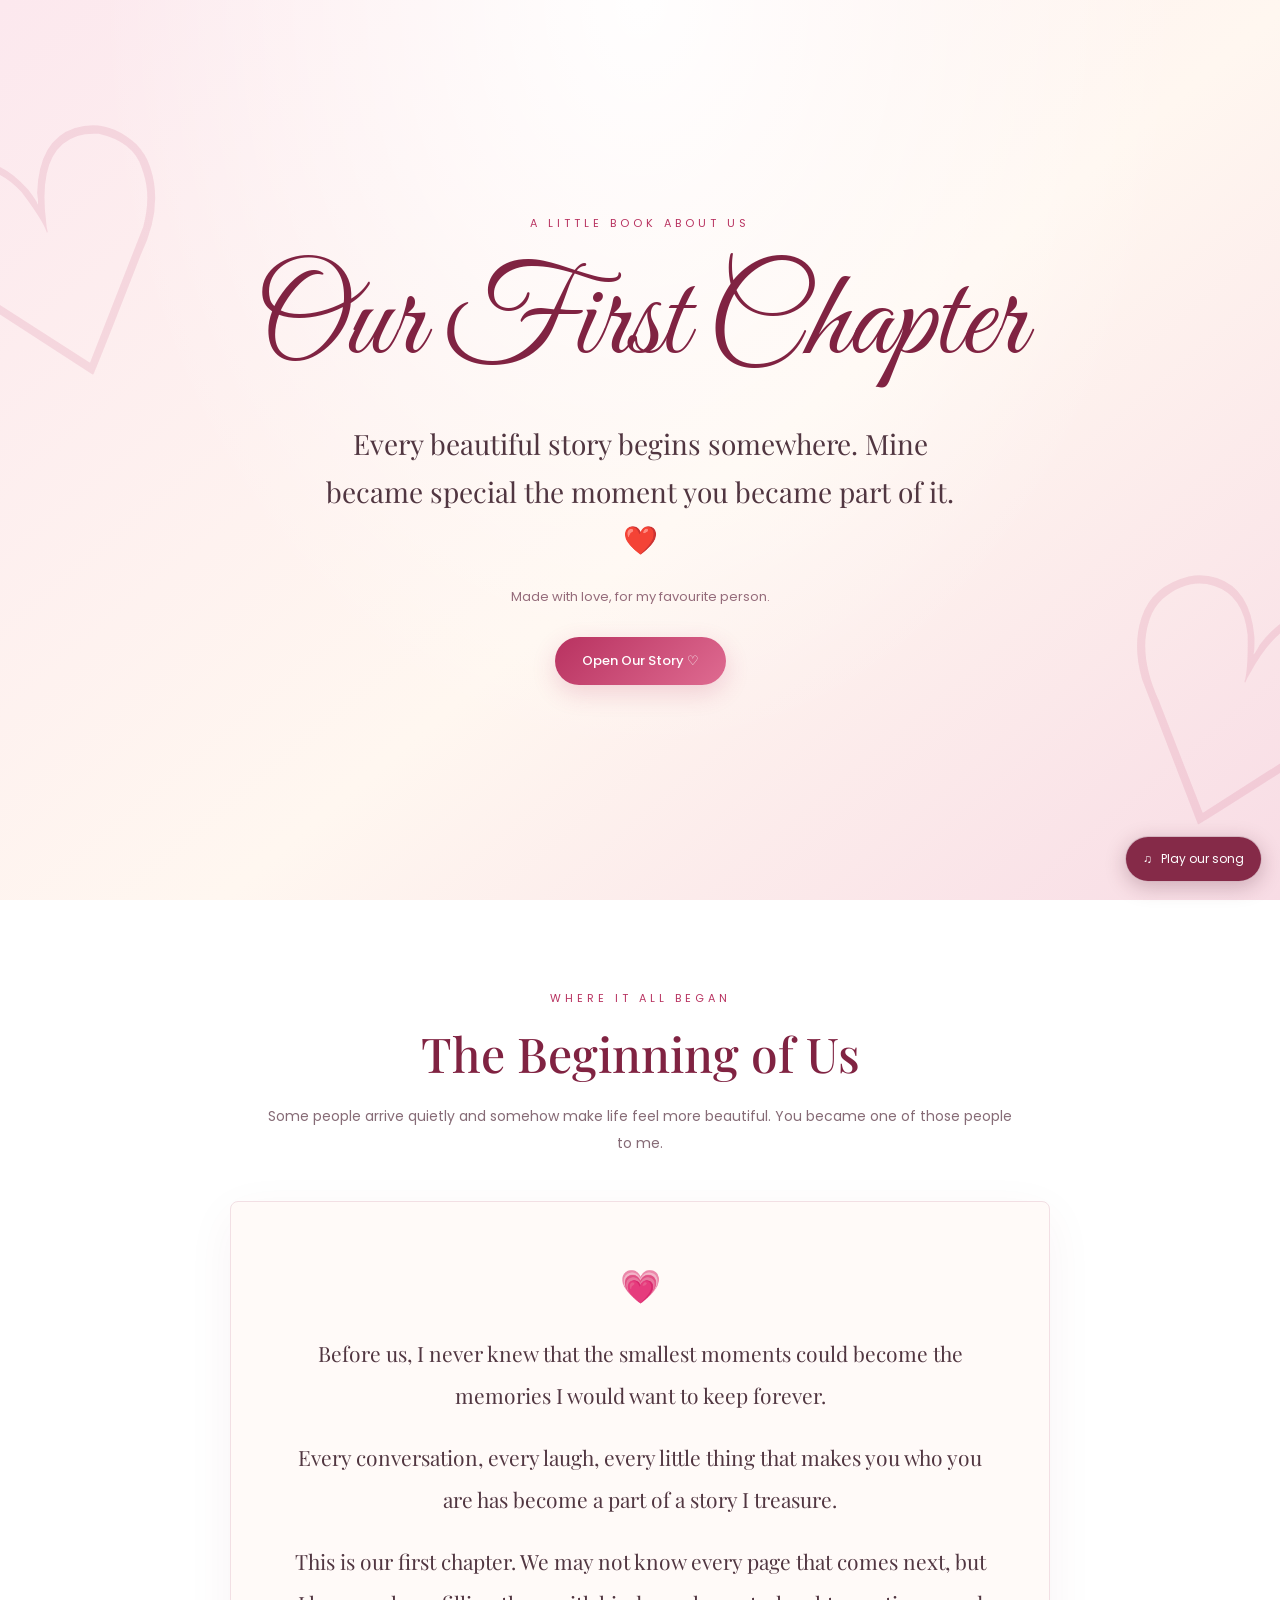
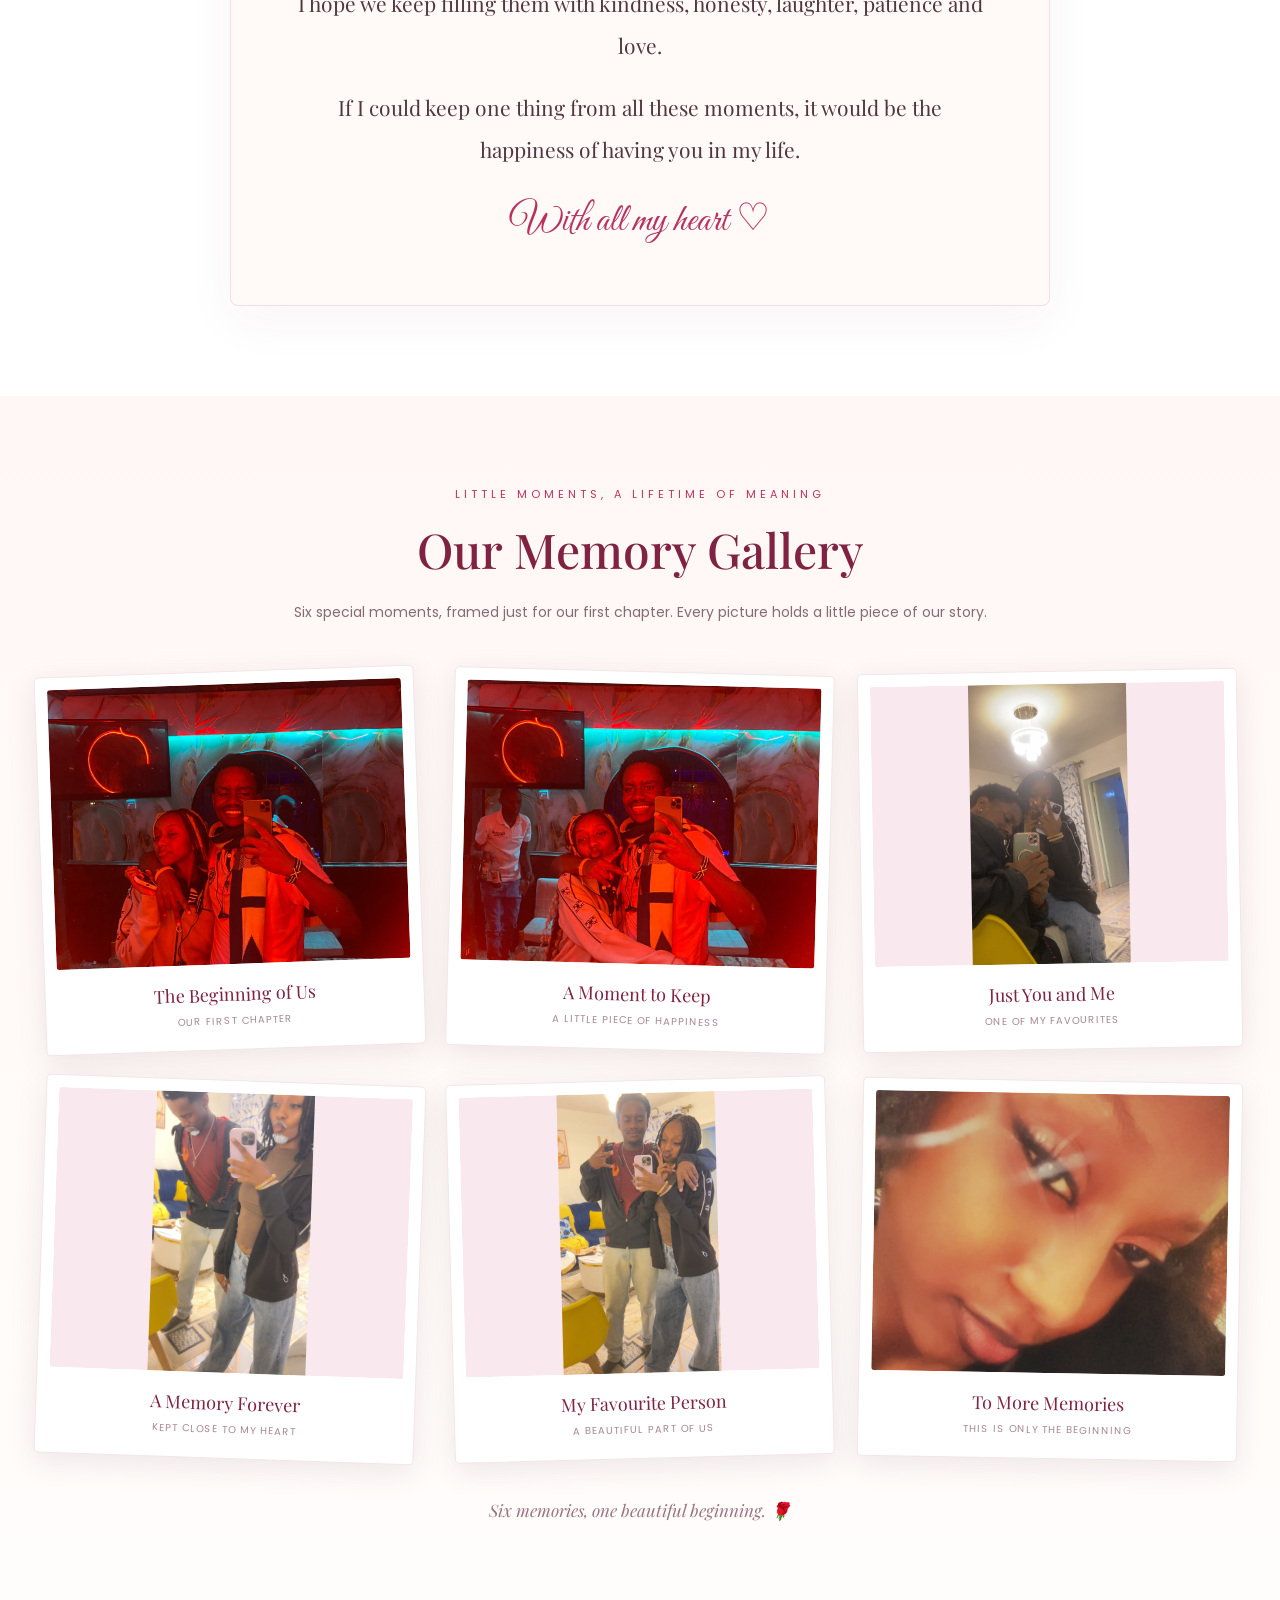
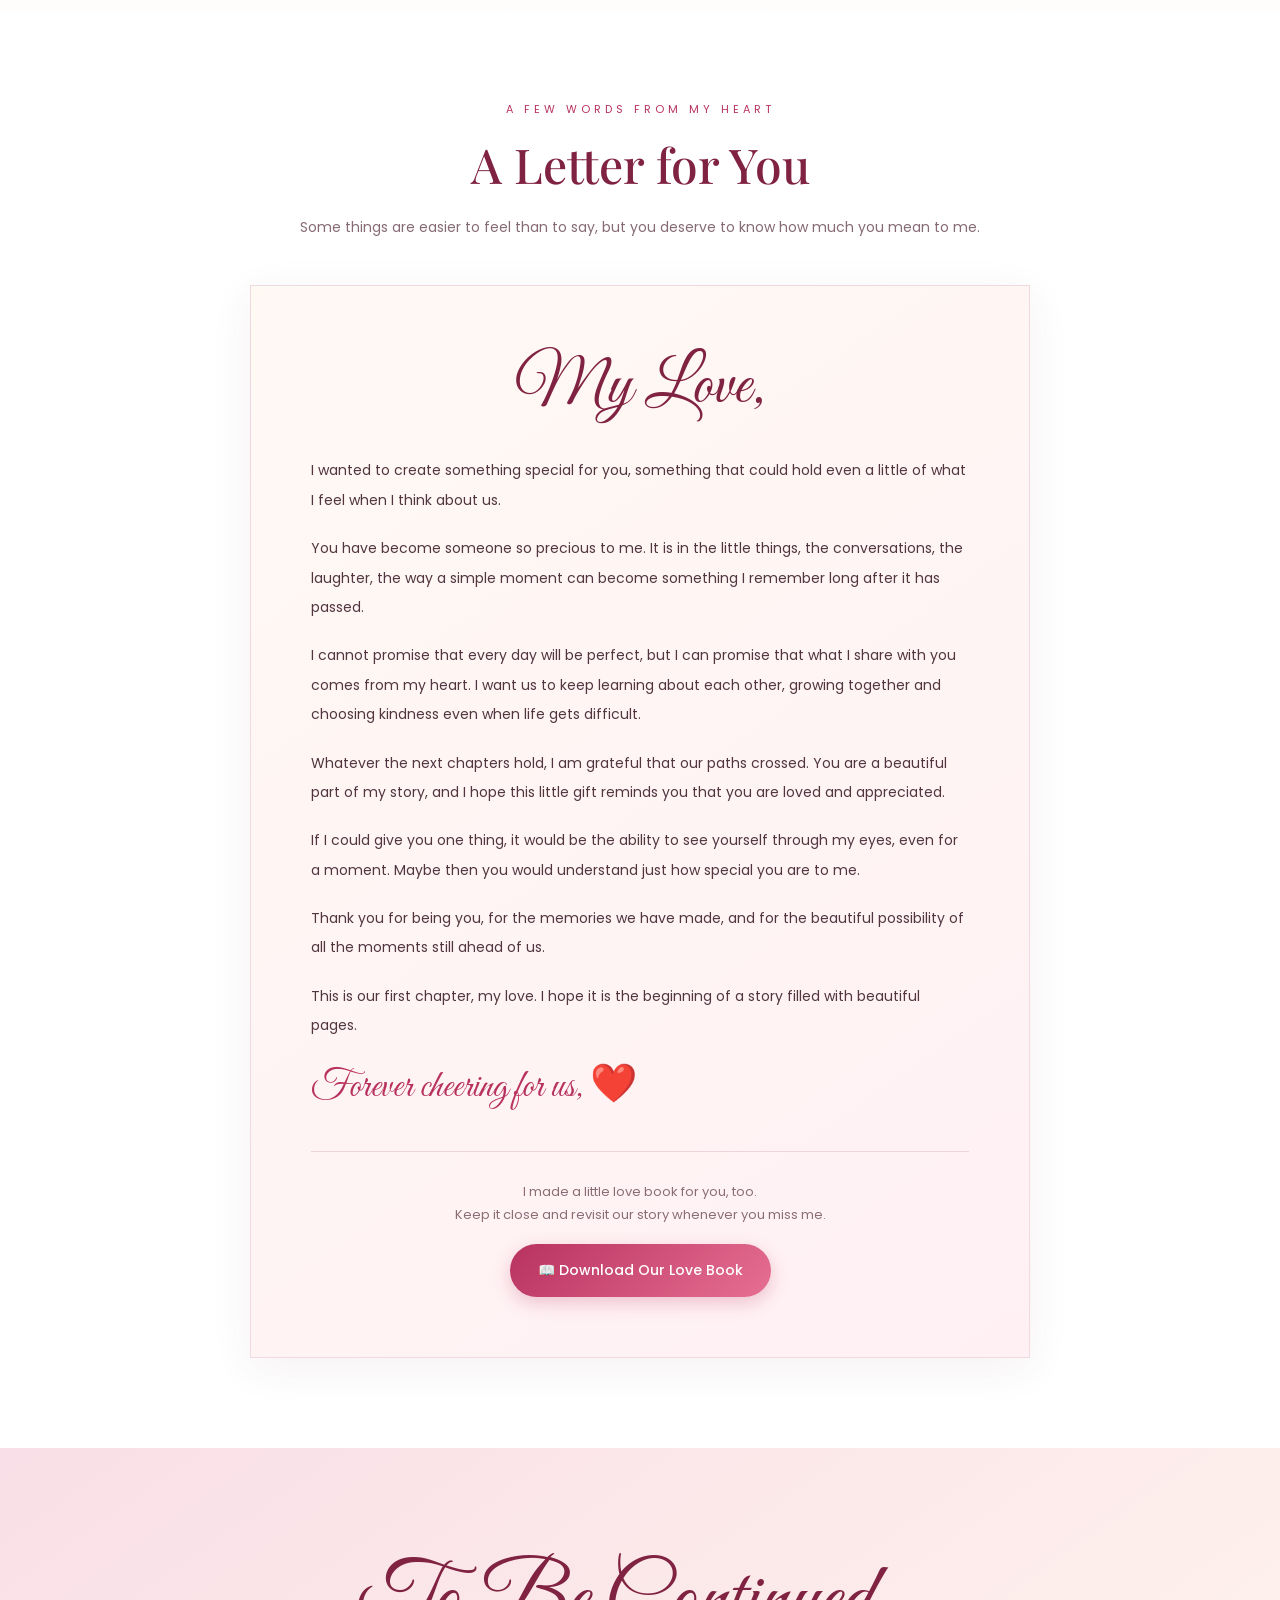
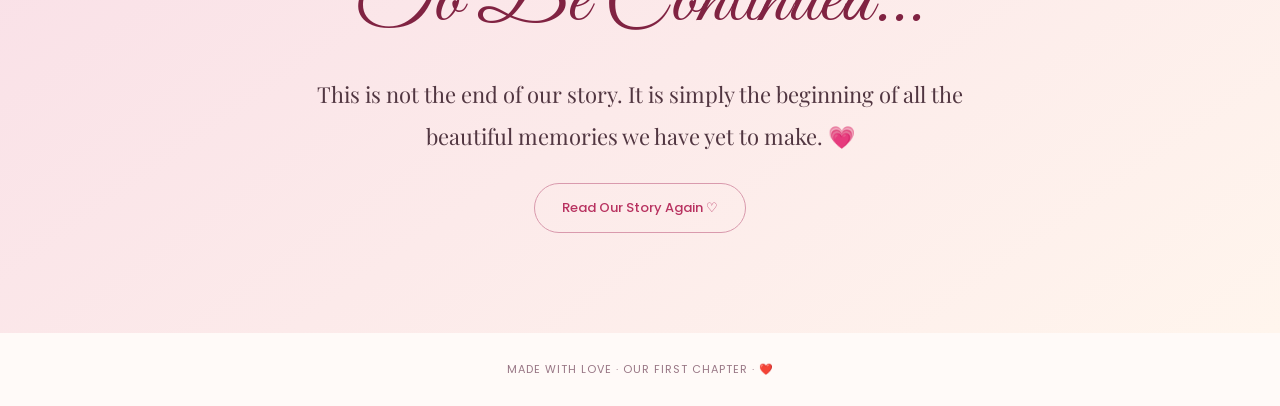
==== index.html @ 870ef4f9 "Add Our First Chapter website" ====
<!DOCTYPE html>
<html lang="en">
<head>
  <meta charset="UTF-8">
  <meta name="viewport" content="width=device-width, initial-scale=1.0">
  <title>Our First Chapter ❤️</title>

  <style>
    @import url('https://fonts.googleapis.com/css2?family=Great+Vibes&family=Playfair+Display:wght@400;500;600;700&family=Poppins:wght@300;400;500;600&display=swap');

    :root {
      --rose: #b83260;
      --deep-rose: #802342;
      --cream: #fffaf6;
      --text: #513641;
    }

    * {
      margin: 0;
      padding: 0;
      box-sizing: border-box;
    }

    html {
      scroll-behavior: smooth;
    }

    body {
      background: var(--cream);
      color: var(--text);
      font-family: 'Poppins', sans-serif;
      overflow-x: hidden;
    }

    .hero {
      min-height: 100vh;
      min-height: 100svh;
      padding: 80px 22px;
      display: flex;
      justify-content: center;
      align-items: center;
      text-align: center;
      position: relative;
      overflow: hidden;
      background:
        radial-gradient(ellipse at top, rgba(255,255,255,.95), transparent 60%),
        linear-gradient(140deg, #fce8ee, #fff7f0 55%, #f8dce5);
    }

    .hero::before,
    .hero::after {
      content: "♡";
      position: absolute;
      color: rgba(184,50,96,.12);
      font-size: clamp(150px, 30vw, 330px);
      pointer-events: none;
    }

    .hero::before {
      top: 2%;
      left: -7%;
      transform: rotate(-18deg);
    }

    .hero::after {
      right: -8%;
      bottom: -7%;
      transform: rotate(18deg);
    }

    .hero-content {
      max-width: 850px;
      position: relative;
      z-index: 2;
    }

    .eyebrow {
      color: var(--rose);
      text-transform: uppercase;
      letter-spacing: 4px;
      font-size: 11px;
      margin-bottom: 22px;
    }

    .hero h1 {
      font-family: 'Great Vibes', cursive;
      color: var(--deep-rose);
      font-size: clamp(64px, 12vw, 125px);
      font-weight: 400;
      line-height: 1.15;
      margin-bottom: 22px;
    }

    .hero-subtitle {
      font-family: 'Playfair Display', serif;
      font-size: clamp(19px, 4vw, 28px);
      line-height: 1.7;
      max-width: 650px;
      margin: 0 auto 24px;
    }

    .hero-note {
      font-size: 13px;
      color: #956c7b;
      margin-bottom: 30px;
    }

    .button {
      display: inline-block;
      padding: 14px 27px;
      border-radius: 35px;
      background: linear-gradient(135deg, var(--rose), #df6b91);
      color: white;
      text-decoration: none;
      font-size: 13px;
      font-weight: 500;
      border: none;
      cursor: pointer;
      box-shadow: 0 8px 24px rgba(184,50,96,.19);
      transition: transform .25s, box-shadow .25s;
    }

    .button:hover {
      transform: translateY(-3px);
      box-shadow: 0 12px 28px rgba(184,50,96,.3);
    }

    .button-outline {
      background: transparent;
      color: var(--rose);
      border: 1px solid #d99aad;
      box-shadow: none;
    }

    .section {
      padding: 90px 22px;
    }

    .section-head {
      text-align: center;
      max-width: 750px;
      margin: 0 auto 45px;
    }

    .section-head .eyebrow {
      margin-bottom: 14px;
    }

    .section h2 {
      font-family: 'Playfair Display', serif;
      color: var(--deep-rose);
      font-size: clamp(31px, 5vw, 48px);
      font-weight: 500;
      margin-bottom: 18px;
    }

    .section-head p {
      font-size: 14px;
      line-height: 1.9;
      color: #866b76;
    }

    .story-section,
    .letter-section {
      background: white;
    }

    .story-card {
      max-width: 820px;
      margin: auto;
      padding: clamp(28px, 6vw, 60px);
      background: #fffaf8;
      border: 1px solid #f2dfe4;
      border-radius: 8px;
      text-align: center;
      box-shadow: 0 14px 50px rgba(110,47,67,.05);
    }

    .story-heart {
      font-size: 33px;
      margin-bottom: 20px;
    }

    .story-card p {
      font-family: 'Playfair Display', serif;
      font-size: clamp(17px, 2.5vw, 21px);
      line-height: 2;
      margin-bottom: 20px;
    }

    .story-signature {
      font-family: 'Great Vibes', cursive;
      font-size: 38px;
      color: var(--rose);
      margin-top: 25px;
    }

    .gallery-section {
      background: linear-gradient(180deg, #fff7f5, #fffdfb);
    }

    .memory-gallery {
      display: grid;
      grid-template-columns: repeat(3, minmax(0, 1fr));
      gap: 30px;
      max-width: 1200px;
      margin: auto;
    }

    .memory-card {
      min-width: 0;
      padding: 12px 12px 20px;
      background: white;
      box-shadow: 0 8px 30px rgba(93,42,60,.1);
      border: 1px solid #f2e6e8;
      border-radius: 5px;
      transform: rotate(var(--tilt, 0deg));
      transition: transform .3s, box-shadow .3s;
    }

    .memory-card:hover {
      transform: rotate(0deg) translateY(-6px);
      box-shadow: 0 16px 35px rgba(93,42,60,.16);
    }

    .memory-art {
      width: 100%;
      height: 280px;
      position: relative;
      overflow: hidden;
      background: linear-gradient(135deg, #f9dfe6, #fff2f4);
      border-radius: 3px;
    }

    .memory-photo {
      display: block;
      width: 100%;
      height: 100%;
      object-fit: cover;
      object-position: center;
      transition: transform .5s;
    }

    .memory-card:hover .memory-photo {
      transform: scale(1.04);
    }

    /* Keep photos 3, 4 and 5 fully visible. */
    .memory-photo[src="pics/pics3.jpg"],
    .memory-photo[src="pics/pics4.jpg"],
    .memory-photo[src="pics/pics5.jpg"] {
      object-fit: contain;
      object-position: center;
      background-color: #f9e8ed;
    }

    .memory-caption {
      text-align: center;
      padding: 18px 8px 0;
      font-family: 'Playfair Display', serif;
      font-size: 18px;
      color: var(--deep-rose);
    }

    .memory-caption small {
      display: block;
      margin-top: 7px;
      font-family: 'Poppins', sans-serif;
      font-size: 10px;
      letter-spacing: 1px;
      color: #a88793;
    }

    .gallery-note {
      text-align: center;
      margin-top: 40px;
      color: #9a7382;
      font-family: 'Playfair Display', serif;
      font-style: italic;
      font-size: 17px;
    }

    .letter {
      max-width: 780px;
      margin: auto;
      padding: clamp(28px, 6vw, 60px);
      background: linear-gradient(145deg, #fff9f4, #fff0f4);
      border: 1px solid #f0d9e0;
      box-shadow: 0 10px 40px rgba(120,57,79,.07);
    }

    .letter h2 {
      text-align: center;
      font-family: 'Great Vibes', cursive;
      font-size: clamp(43px, 8vw, 66px);
      color: var(--deep-rose);
      font-weight: 400;
      margin-bottom: 28px;
    }

    .letter p {
      font-size: 14px;
      line-height: 2.1;
      margin-bottom: 19px;
    }

    .letter-signature {
      font-family: 'Great Vibes', cursive;
      font-size: 38px;
      color: var(--rose);
      margin-top: 20px;
    }

    .download-area {
      text-align: center;
      margin-top: 40px;
      padding-top: 28px;
      border-top: 1px solid #edd5de;
    }

    .download-area p {
      color: #8b6d78;
      font-size: 13px;
      margin-bottom: 18px;
      line-height: 1.8;
    }

    .download-btn {
      display: inline-block;
      padding: 16px 28px;
      background: linear-gradient(135deg, #b83260, #e76f93);
      color: white;
      text-decoration: none;
      border-radius: 30px;
      font-size: 14px;
      font-weight: 500;
      box-shadow: 0 6px 18px rgba(184,50,96,.25);
      transition: transform .3s, box-shadow .3s;
    }

    .download-btn:hover {
      transform: translateY(-3px);
      box-shadow: 0 10px 24px rgba(184,50,96,.35);
    }

    .closing {
      padding: 100px 22px;
      text-align: center;
      background: linear-gradient(145deg, #f9dfe7, #fff5ed);
    }

    .closing h2 {
      font-family: 'Great Vibes', cursive;
      color: var(--deep-rose);
      font-size: clamp(50px, 10vw, 85px);
      font-weight: 400;
      margin-bottom: 20px;
    }

    .closing p {
      font-family: 'Playfair Display', serif;
      font-size: clamp(17px, 3vw, 22px);
      line-height: 1.9;
      max-width: 650px;
      margin: 0 auto 25px;
    }

    footer {
      padding: 28px 15px;
      text-align: center;
      background: #fffaf8;
      color: #987685;
      font-size: 11px;
      letter-spacing: 1px;
    }

    /* Floating rose petals */
    .petal {
      position: fixed;
      top: -50px;
      z-index: 20;
      pointer-events: none;
      user-select: none;
      opacity: 0;
      animation: petal-fall linear forwards;
      filter: drop-shadow(0 2px 3px rgba(140,36,69,.15));
    }

    @keyframes petal-fall {
      0% {
        transform: translate3d(0,-5vh,0) rotate(0deg);
        opacity: 0;
      }
      10% {
        opacity: .8;
      }
      50% {
        transform: translate3d(45px,50vh,0) rotate(300deg);
        opacity: .75;
      }
      90% {
        opacity: .65;
      }
      100% {
        transform: translate3d(-35px,110vh,0) rotate(650deg);
        opacity: 0;
      }
    }

    /* Music player */
    .music-button {
      position: fixed;
      right: 18px;
      bottom: 18px;
      z-index: 100;
      display: flex;
      align-items: center;
      gap: 9px;
      padding: 13px 17px;
      border: 1px solid rgba(255,255,255,.65);
      border-radius: 30px;
      background: rgba(128,35,66,.96);
      color: white;
      box-shadow: 0 5px 20px rgba(80,22,42,.25);
      font: 12px 'Poppins', sans-serif;
      cursor: pointer;
    }

    .music-button:hover {
      background: #a32d54;
    }

    .music-button:focus-visible,
    .button:focus-visible,
    .download-btn:focus-visible {
      outline: 3px solid #e76f93;
      outline-offset: 4px;
    }

    @media (max-width: 850px) {
      .memory-gallery {
        grid-template-columns: repeat(2, minmax(0, 1fr));
        gap: 22px;
      }

      .memory-art {
        height: 250px;
      }
    }

    @media (max-width: 520px) {
      .section {
        padding: 70px 17px;
      }

      .hero {
        padding: 80px 18px;
      }

      .memory-gallery {
        grid-template-columns: 1fr;
        gap: 28px;
        max-width: 390px;
      }

      .memory-art {
        height: 340px;
      }

      .memory-card {
        transform: none;
      }

      .music-button {
        right: 12px;
        bottom: 12px;
      }
    }

    @media (prefers-reduced-motion: reduce) {
      html {
        scroll-behavior: auto;
      }

      .petal {
        display: none;
      }
    }
  </style>
</head>

<body>

  <!-- Background music: keep love-song.mp3 beside index.html. -->
  <audio id="backgroundMusic" loop preload="auto">
    <source src="./love-song.mp3" type="audio/mpeg">
    Your browser does not support audio playback.
  </audio>

  <button
    class="music-button"
    id="musicButton"
    type="button"
    aria-label="Play background music"
    aria-pressed="false"
  >
    <span id="musicIcon">♫</span>
    <span id="musicLabel">Play our song</span>
  </button>

  <!-- Hero -->
  <header class="hero">
    <div class="hero-content">
      <div class="eyebrow">A little book about us</div>
      <h1>Our First Chapter</h1>

      <p class="hero-subtitle">
        Every beautiful story begins somewhere.
        Mine became special the moment you became part of it. ❤️
      </p>

      <p class="hero-note">Made with love, for my favourite person.</p>
      <a href="#story" class="button">Open Our Story ♡</a>
    </div>
  </header>

  <!-- Our story -->
  <section class="section story-section" id="story">
    <div class="section-head">
      <div class="eyebrow">Where it all began</div>
      <h2>The Beginning of Us</h2>
      <p>
        Some people arrive quietly and somehow make life feel more beautiful.
        You became one of those people to me.
      </p>
    </div>

    <div class="story-card">
      <div class="story-heart">💗</div>

      <p>
        Before us, I never knew that the smallest moments could become
        the memories I would want to keep forever.
      </p>

      <p>
        Every conversation, every laugh, every little thing that makes
        you who you are has become a part of a story I treasure.
      </p>

      <p>
        This is our first chapter. We may not know every page that comes
        next, but I hope we keep filling them with kindness, honesty,
        laughter, patience and love.
      </p>

      <p>
        If I could keep one thing from all these moments, it would be
        the happiness of having you in my life.
      </p>

      <div class="story-signature">With all my heart ♡</div>
    </div>
  </section>

  <!-- Gallery -->
  <section class="section gallery-section" id="gallery">
    <div class="section-head">
      <div class="eyebrow">Little moments, a lifetime of meaning</div>
      <h2>Our Memory Gallery</h2>
      <p>
        Six special moments, framed just for our first chapter.
        Every picture holds a little piece of our story.
      </p>
    </div>

    <div class="memory-gallery">
      <article class="memory-card" style="--tilt:-2deg">
        <div class="memory-art">
          <img class="memory-photo" src="pics/pics1.jpg"
               alt="Our first memory together" loading="lazy">
        </div>
        <div class="memory-caption">
          The Beginning of Us
          <small>OUR FIRST CHAPTER</small>
        </div>
      </article>

      <article class="memory-card" style="--tilt:1.5deg">
        <div class="memory-art">
          <img class="memory-photo" src="pics/pics2.jpg"
               alt="A beautiful memory together" loading="lazy">
        </div>
        <div class="memory-caption">
          A Moment to Keep
          <small>A LITTLE PIECE OF HAPPINESS</small>
        </div>
      </article>

      <article class="memory-card" style="--tilt:-1deg">
        <div class="memory-art">
          <img class="memory-photo" src="pics/pics3.jpg"
               alt="Another special memory" loading="lazy">
        </div>
        <div class="memory-caption">
          Just You and Me
          <small>ONE OF MY FAVOURITES</small>
        </div>
      </article>

      <article class="memory-card" style="--tilt:2deg">
        <div class="memory-art">
          <img class="memory-photo" src="pics/pics4.jpg"
               alt="A treasured moment" loading="lazy">
        </div>
        <div class="memory-caption">
          A Memory Forever
          <small>KEPT CLOSE TO MY HEART</small>
        </div>
      </article>

      <article class="memory-card" style="--tilt:-1.5deg">
        <div class="memory-art">
          <img class="memory-photo" src="pics/pics5.jpg"
               alt="A special moment in our story" loading="lazy">
        </div>
        <div class="memory-caption">
          My Favourite Person
          <small>A BEAUTIFUL PART OF US</small>
        </div>
      </article>

      <article class="memory-card" style="--tilt:1deg">
        <div class="memory-art">
          <img class="memory-photo" src="pics/pics6.jpg"
               alt="A memory to cherish" loading="lazy">
        </div>
        <div class="memory-caption">
          To More Memories
          <small>THIS IS ONLY THE BEGINNING</small>
        </div>
      </article>
    </div>

    <p class="gallery-note">
      Six memories, one beautiful beginning. 🌹
    </p>
  </section>

  <!-- Love letter -->
  <section class="section letter-section" id="letter">
    <div class="section-head">
      <div class="eyebrow">A few words from my heart</div>
      <h2>A Letter for You</h2>
      <p>
        Some things are easier to feel than to say, but you deserve
        to know how much you mean to me.
      </p>
    </div>

    <div class="letter">
      <h2>My Love,</h2>

      <p>
        I wanted to create something special for you, something that
        could hold even a little of what I feel when I think about us.
      </p>

      <p>
        You have become someone so precious to me. It is in the little
        things, the conversations, the laughter, the way a simple moment
        can become something I remember long after it has passed.
      </p>

      <p>
        I cannot promise that every day will be perfect, but I can promise
        that what I share with you comes from my heart. I want us to keep
        learning about each other, growing together and choosing kindness
        even when life gets difficult.
      </p>

      <p>
        Whatever the next chapters hold, I am grateful that our paths
        crossed. You are a beautiful part of my story, and I hope this
        little gift reminds you that you are loved and appreciated.
      </p>

      <p>
        If I could give you one thing, it would be the ability to see
        yourself through my eyes, even for a moment. Maybe then you would
        understand just how special you are to me.
      </p>

      <p>
        Thank you for being you, for the memories we have made, and for
        the beautiful possibility of all the moments still ahead of us.
      </p>

      <p>
        This is our first chapter, my love. I hope it is the beginning
        of a story filled with beautiful pages.
      </p>

      <div class="letter-signature">Forever cheering for us, ❤️</div>

      <div class="download-area">
        <p>
          I made a little love book for you, too.<br>
          Keep it close and revisit our story whenever you miss me.
        </p>

        <a
          class="download-btn"
          href="./our_first_chapter_love_book.pdf"
          download="Our_First_Chapter_Love_Book.pdf"
        >
          📖 Download Our Love Book
        </a>
      </div>
    </div>
  </section>

  <!-- Closing -->
  <section class="closing">
    <h2>To Be Continued...</h2>

    <p>
      This is not the end of our story. It is simply the beginning
      of all the beautiful memories we have yet to make. 💗
    </p>

    <a href="#story" class="button button-outline">
      Read Our Story Again ♡
    </a>
  </section>

  <footer>
    MADE WITH LOVE · OUR FIRST CHAPTER · ❤️
  </footer>

  <script>
    // Background music
    const music = document.getElementById("backgroundMusic");
    const musicButton = document.getElementById("musicButton");
    const musicIcon = document.getElementById("musicIcon");
    const musicLabel = document.getElementById("musicLabel");

    music.volume = 0.7;

    function updateMusicButton() {
      const playing = !music.paused;

      musicIcon.textContent = playing ? "❚❚" : "♫";
      musicLabel.textContent = playing
        ? "Pause our song"
        : "Play our song";

      musicButton.setAttribute(
        "aria-label",
        playing ? "Pause background music" : "Play background music"
      );

      musicButton.setAttribute("aria-pressed", String(playing));
    }

    musicButton.addEventListener("click", async () => {
      try {
        if (music.paused) {
          await music.play();
        } else {
          music.pause();
        }
      } catch (error) {
        console.error("Music playback failed:", error);
        musicLabel.textContent = "Check song file";
      }

      updateMusicButton();
    });

    music.addEventListener("play", updateMusicButton);
    music.addEventListener("pause", updateMusicButton);

    music.addEventListener("error", () => {
      console.error("Audio could not load.", music.error);
      musicLabel.textContent = "Song file not found";
    });

    music.addEventListener("canplay", () => {
      console.log("Music file loaded and ready.");
    });

    // Attempt autoplay when the page loads.
    // Chrome may block playback until the visitor clicks.
    window.addEventListener("load", async () => {
      try {
        await music.play();
        updateMusicButton();
      } catch (error) {
        console.log(
          "Autoplay was blocked. Click Play our song.",
          error.name
        );
        updateMusicButton();
      }
    });

    // Continuously falling rose petals
    const petalSymbols = ["🌹", "🌸", "🌷", "💗"];

    function createPetal() {
      if (window.matchMedia("(prefers-reduced-motion: reduce)").matches) {
        return;
      }

      const petal = document.createElement("span");
      petal.className = "petal";

      petal.textContent =
        petalSymbols[Math.floor(Math.random() * petalSymbols.length)];

      petal.style.left = Math.random() * 100 + "vw";
      petal.style.fontSize = (12 + Math.random() * 15) + "px";
      petal.style.animationDuration = (7 + Math.random() * 8) + "s";

      document.body.appendChild(petal);

      setTimeout(() => petal.remove(), 17000);
    }

    if (!window.matchMedia("(prefers-reduced-motion: reduce)").matches) {
      for (let i = 0; i < 12; i++) {
        setTimeout(createPetal, i * 450);
      }

      setInterval(createPetal, 550);
    }
  </script>

</body>
</html>
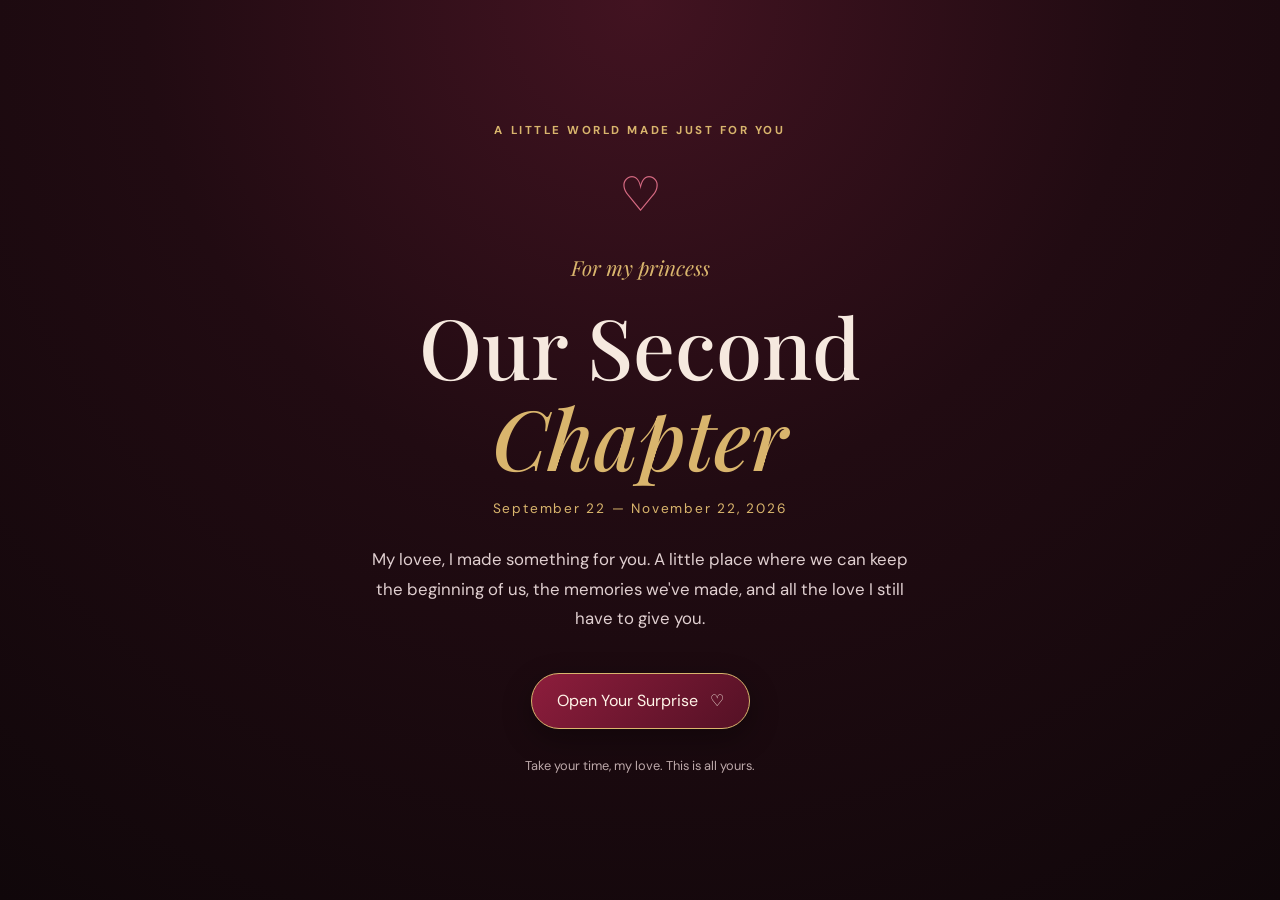
==== commit 624984cb: "Create Our Second Chapter anniversary website" ====
--- a/index.html
+++ b/index.html
@@ -1,842 +1,25 @@
-
 <!DOCTYPE html>
 <html lang="en">
 <head>
   <meta charset="UTF-8">
   <meta name="viewport" content="width=device-width, initial-scale=1.0">
-  <title>Our First Chapter ❤️</title>
-
-  <style>
-    @import url('https://fonts.googleapis.com/css2?family=Great+Vibes&family=Playfair+Display:wght@400;500;600;700&family=Poppins:wght@300;400;500;600&display=swap');
-
-    :root {
-      --rose: #b83260;
-      --deep-rose: #802342;
-      --cream: #fffaf6;
-      --text: #513641;
-    }
-
-    * {
-      margin: 0;
-      padding: 0;
-      box-sizing: border-box;
-    }
-
-    html {
-      scroll-behavior: smooth;
-    }
-
-    body {
-      background: var(--cream);
-      color: var(--text);
-      font-family: 'Poppins', sans-serif;
-      overflow-x: hidden;
-    }
-
-    .hero {
-      min-height: 100vh;
-      min-height: 100svh;
-      padding: 80px 22px;
-      display: flex;
-      justify-content: center;
-      align-items: center;
-      text-align: center;
-      position: relative;
-      overflow: hidden;
-      background:
-        radial-gradient(ellipse at top, rgba(255,255,255,.95), transparent 60%),
-        linear-gradient(140deg, #fce8ee, #fff7f0 55%, #f8dce5);
-    }
-
-    .hero::before,
-    .hero::after {
-      content: "♡";
-      position: absolute;
-      color: rgba(184,50,96,.12);
-      font-size: clamp(150px, 30vw, 330px);
-      pointer-events: none;
-    }
-
-    .hero::before {
-      top: 2%;
-      left: -7%;
-      transform: rotate(-18deg);
-    }
-
-    .hero::after {
-      right: -8%;
-      bottom: -7%;
-      transform: rotate(18deg);
-    }
-
-    .hero-content {
-      max-width: 850px;
-      position: relative;
-      z-index: 2;
-    }
-
-    .eyebrow {
-      color: var(--rose);
-      text-transform: uppercase;
-      letter-spacing: 4px;
-      font-size: 11px;
-      margin-bottom: 22px;
-    }
-
-    .hero h1 {
-      font-family: 'Great Vibes', cursive;
-      color: var(--deep-rose);
-      font-size: clamp(64px, 12vw, 125px);
-      font-weight: 400;
-      line-height: 1.15;
-      margin-bottom: 22px;
-    }
-
-    .hero-subtitle {
-      font-family: 'Playfair Display', serif;
-      font-size: clamp(19px, 4vw, 28px);
-      line-height: 1.7;
-      max-width: 650px;
-      margin: 0 auto 24px;
-    }
-
-    .hero-note {
-      font-size: 13px;
-      color: #956c7b;
-      margin-bottom: 30px;
-    }
-
-    .button {
-      display: inline-block;
-      padding: 14px 27px;
-      border-radius: 35px;
-      background: linear-gradient(135deg, var(--rose), #df6b91);
-      color: white;
-      text-decoration: none;
-      font-size: 13px;
-      font-weight: 500;
-      border: none;
-      cursor: pointer;
-      box-shadow: 0 8px 24px rgba(184,50,96,.19);
-      transition: transform .25s, box-shadow .25s;
-    }
-
-    .button:hover {
-      transform: translateY(-3px);
-      box-shadow: 0 12px 28px rgba(184,50,96,.3);
-    }
-
-    .button-outline {
-      background: transparent;
-      color: var(--rose);
-      border: 1px solid #d99aad;
-      box-shadow: none;
-    }
-
-    .section {
-      padding: 90px 22px;
-    }
-
-    .section-head {
-      text-align: center;
-      max-width: 750px;
-      margin: 0 auto 45px;
-    }
-
-    .section-head .eyebrow {
-      margin-bottom: 14px;
-    }
-
-    .section h2 {
-      font-family: 'Playfair Display', serif;
-      color: var(--deep-rose);
-      font-size: clamp(31px, 5vw, 48px);
-      font-weight: 500;
-      margin-bottom: 18px;
-    }
-
-    .section-head p {
-      font-size: 14px;
-      line-height: 1.9;
-      color: #866b76;
-    }
-
-    .story-section,
-    .letter-section {
-      background: white;
-    }
-
-    .story-card {
-      max-width: 820px;
-      margin: auto;
-      padding: clamp(28px, 6vw, 60px);
-      background: #fffaf8;
-      border: 1px solid #f2dfe4;
-      border-radius: 8px;
-      text-align: center;
-      box-shadow: 0 14px 50px rgba(110,47,67,.05);
-    }
-
-    .story-heart {
-      font-size: 33px;
-      margin-bottom: 20px;
-    }
-
-    .story-card p {
-      font-family: 'Playfair Display', serif;
-      font-size: clamp(17px, 2.5vw, 21px);
-      line-height: 2;
-      margin-bottom: 20px;
-    }
-
-    .story-signature {
-      font-family: 'Great Vibes', cursive;
-      font-size: 38px;
-      color: var(--rose);
-      margin-top: 25px;
-    }
-
-    .gallery-section {
-      background: linear-gradient(180deg, #fff7f5, #fffdfb);
-    }
-
-    .memory-gallery {
-      display: grid;
-      grid-template-columns: repeat(3, minmax(0, 1fr));
-      gap: 30px;
-      max-width: 1200px;
-      margin: auto;
-    }
-
-    .memory-card {
-      min-width: 0;
-      padding: 12px 12px 20px;
-      background: white;
-      box-shadow: 0 8px 30px rgba(93,42,60,.1);
-      border: 1px solid #f2e6e8;
-      border-radius: 5px;
-      transform: rotate(var(--tilt, 0deg));
-      transition: transform .3s, box-shadow .3s;
-    }
-
-    .memory-card:hover {
-      transform: rotate(0deg) translateY(-6px);
-      box-shadow: 0 16px 35px rgba(93,42,60,.16);
-    }
-
-    .memory-art {
-      width: 100%;
-      height: 280px;
-      position: relative;
-      overflow: hidden;
-      background: linear-gradient(135deg, #f9dfe6, #fff2f4);
-      border-radius: 3px;
-    }
-
-    .memory-photo {
-      display: block;
-      width: 100%;
-      height: 100%;
-      object-fit: cover;
-      object-position: center;
-      transition: transform .5s;
-    }
-
-    .memory-card:hover .memory-photo {
-      transform: scale(1.04);
-    }
-
-    /* Keep photos 3, 4 and 5 fully visible. */
-    .memory-photo[src="pics/pics3.jpg"],
-    .memory-photo[src="pics/pics4.jpg"],
-    .memory-photo[src="pics/pics5.jpg"] {
-      object-fit: contain;
-      object-position: center;
-      background-color: #f9e8ed;
-    }
-
-    .memory-caption {
-      text-align: center;
-      padding: 18px 8px 0;
-      font-family: 'Playfair Display', serif;
-      font-size: 18px;
-      color: var(--deep-rose);
-    }
-
-    .memory-caption small {
-      display: block;
-      margin-top: 7px;
-      font-family: 'Poppins', sans-serif;
-      font-size: 10px;
-      letter-spacing: 1px;
-      color: #a88793;
-    }
-
-    .gallery-note {
-      text-align: center;
-      margin-top: 40px;
-      color: #9a7382;
-      font-family: 'Playfair Display', serif;
-      font-style: italic;
-      font-size: 17px;
-    }
-
-    .letter {
-      max-width: 780px;
-      margin: auto;
-      padding: clamp(28px, 6vw, 60px);
-      background: linear-gradient(145deg, #fff9f4, #fff0f4);
-      border: 1px solid #f0d9e0;
-      box-shadow: 0 10px 40px rgba(120,57,79,.07);
-    }
-
-    .letter h2 {
-      text-align: center;
-      font-family: 'Great Vibes', cursive;
-      font-size: clamp(43px, 8vw, 66px);
-      color: var(--deep-rose);
-      font-weight: 400;
-      margin-bottom: 28px;
-    }
-
-    .letter p {
-      font-size: 14px;
-      line-height: 2.1;
-      margin-bottom: 19px;
-    }
-
-    .letter-signature {
-      font-family: 'Great Vibes', cursive;
-      font-size: 38px;
-      color: var(--rose);
-      margin-top: 20px;
-    }
-
-    .download-area {
-      text-align: center;
-      margin-top: 40px;
-      padding-top: 28px;
-      border-top: 1px solid #edd5de;
-    }
-
-    .download-area p {
-      color: #8b6d78;
-      font-size: 13px;
-      margin-bottom: 18px;
-      line-height: 1.8;
-    }
-
-    .download-btn {
-      display: inline-block;
-      padding: 16px 28px;
-      background: linear-gradient(135deg, #b83260, #e76f93);
-      color: white;
-      text-decoration: none;
-      border-radius: 30px;
-      font-size: 14px;
-      font-weight: 500;
-      box-shadow: 0 6px 18px rgba(184,50,96,.25);
-      transition: transform .3s, box-shadow .3s;
-    }
-
-    .download-btn:hover {
-      transform: translateY(-3px);
-      box-shadow: 0 10px 24px rgba(184,50,96,.35);
-    }
-
-    .closing {
-      padding: 100px 22px;
-      text-align: center;
-      background: linear-gradient(145deg, #f9dfe7, #fff5ed);
-    }
-
-    .closing h2 {
-      font-family: 'Great Vibes', cursive;
-      color: var(--deep-rose);
-      font-size: clamp(50px, 10vw, 85px);
-      font-weight: 400;
-      margin-bottom: 20px;
-    }
-
-    .closing p {
-      font-family: 'Playfair Display', serif;
-      font-size: clamp(17px, 3vw, 22px);
-      line-height: 1.9;
-      max-width: 650px;
-      margin: 0 auto 25px;
-    }
-
-    footer {
-      padding: 28px 15px;
-      text-align: center;
-      background: #fffaf8;
-      color: #987685;
-      font-size: 11px;
-      letter-spacing: 1px;
-    }
-
-    /* Floating rose petals */
-    .petal {
-      position: fixed;
-      top: -50px;
-      z-index: 20;
-      pointer-events: none;
-      user-select: none;
-      opacity: 0;
-      animation: petal-fall linear forwards;
-      filter: drop-shadow(0 2px 3px rgba(140,36,69,.15));
-    }
-
-    @keyframes petal-fall {
-      0% {
-        transform: translate3d(0,-5vh,0) rotate(0deg);
-        opacity: 0;
-      }
-      10% {
-        opacity: .8;
-      }
-      50% {
-        transform: translate3d(45px,50vh,0) rotate(300deg);
-        opacity: .75;
-      }
-      90% {
-        opacity: .65;
-      }
-      100% {
-        transform: translate3d(-35px,110vh,0) rotate(650deg);
-        opacity: 0;
-      }
-    }
-
-    /* Music player */
-    .music-button {
-      position: fixed;
-      right: 18px;
-      bottom: 18px;
-      z-index: 100;
-      display: flex;
-      align-items: center;
-      gap: 9px;
-      padding: 13px 17px;
-      border: 1px solid rgba(255,255,255,.65);
-      border-radius: 30px;
-      background: rgba(128,35,66,.96);
-      color: white;
-      box-shadow: 0 5px 20px rgba(80,22,42,.25);
-      font: 12px 'Poppins', sans-serif;
-      cursor: pointer;
-    }
-
-    .music-button:hover {
-      background: #a32d54;
-    }
-
-    .music-button:focus-visible,
-    .button:focus-visible,
-    .download-btn:focus-visible {
-      outline: 3px solid #e76f93;
-      outline-offset: 4px;
-    }
-
-    @media (max-width: 850px) {
-      .memory-gallery {
-        grid-template-columns: repeat(2, minmax(0, 1fr));
-        gap: 22px;
-      }
-
-      .memory-art {
-        height: 250px;
-      }
-    }
-
-    @media (max-width: 520px) {
-      .section {
-        padding: 70px 17px;
-      }
-
-      .hero {
-        padding: 80px 18px;
-      }
-
-      .memory-gallery {
-        grid-template-columns: 1fr;
-        gap: 28px;
-        max-width: 390px;
-      }
-
-      .memory-art {
-        height: 340px;
-      }
-
-      .memory-card {
-        transform: none;
-      }
-
-      .music-button {
-        right: 12px;
-        bottom: 12px;
-      }
-    }
-
-    @media (prefers-reduced-motion: reduce) {
-      html {
-        scroll-behavior: auto;
-      }
-
-      .petal {
-        display: none;
-      }
-    }
-  </style>
+  <meta name="theme-color" content="#17090d">
+  <title>Our Second Chapter ❤️</title>
+  <link rel="stylesheet" href="css/style.css">
+  <script src="js/app.js" defer></script>
 </head>
-
-<body>
-
-  <!-- Background music: keep love-song.mp3 beside index.html. -->
-  <audio id="backgroundMusic" loop preload="auto">
-    <source src="./love-song.mp3" type="audio/mpeg">
-    Your browser does not support audio playback.
-  </audio>
-
-  <button
-    class="music-button"
-    id="musicButton"
-    type="button"
-    aria-label="Play background music"
-    aria-pressed="false"
-  >
-    <span id="musicIcon">♫</span>
-    <span id="musicLabel">Play our song</span>
-  </button>
-
-  <!-- Hero -->
-  <header class="hero">
-    <div class="hero-content">
-      <div class="eyebrow">A little book about us</div>
-      <h1>Our First Chapter</h1>
-
-      <p class="hero-subtitle">
-        Every beautiful story begins somewhere.
-        Mine became special the moment you became part of it. ❤️
-      </p>
-
-      <p class="hero-note">Made with love, for my favourite person.</p>
-      <a href="#story" class="button">Open Our Story ♡</a>
-    </div>
-  </header>
-
-  <!-- Our story -->
-  <section class="section story-section" id="story">
-    <div class="section-head">
-      <div class="eyebrow">Where it all began</div>
-      <h2>The Beginning of Us</h2>
-      <p>
-        Some people arrive quietly and somehow make life feel more beautiful.
-        You became one of those people to me.
-      </p>
-    </div>
-
-    <div class="story-card">
-      <div class="story-heart">💗</div>
-
-      <p>
-        Before us, I never knew that the smallest moments could become
-        the memories I would want to keep forever.
-      </p>
-
-      <p>
-        Every conversation, every laugh, every little thing that makes
-        you who you are has become a part of a story I treasure.
-      </p>
-
-      <p>
-        This is our first chapter. We may not know every page that comes
-        next, but I hope we keep filling them with kindness, honesty,
-        laughter, patience and love.
-      </p>
-
-      <p>
-        If I could keep one thing from all these moments, it would be
-        the happiness of having you in my life.
-      </p>
-
-      <div class="story-signature">With all my heart ♡</div>
-    </div>
-  </section>
-
-  <!-- Gallery -->
-  <section class="section gallery-section" id="gallery">
-    <div class="section-head">
-      <div class="eyebrow">Little moments, a lifetime of meaning</div>
-      <h2>Our Memory Gallery</h2>
-      <p>
-        Six special moments, framed just for our first chapter.
-        Every picture holds a little piece of our story.
-      </p>
-    </div>
-
-    <div class="memory-gallery">
-      <article class="memory-card" style="--tilt:-2deg">
-        <div class="memory-art">
-          <img class="memory-photo" src="pics/pics1.jpg"
-               alt="Our first memory together" loading="lazy">
-        </div>
-        <div class="memory-caption">
-          The Beginning of Us
-          <small>OUR FIRST CHAPTER</small>
-        </div>
-      </article>
-
-      <article class="memory-card" style="--tilt:1.5deg">
-        <div class="memory-art">
-          <img class="memory-photo" src="pics/pics2.jpg"
-               alt="A beautiful memory together" loading="lazy">
-        </div>
-        <div class="memory-caption">
-          A Moment to Keep
-          <small>A LITTLE PIECE OF HAPPINESS</small>
-        </div>
-      </article>
-
-      <article class="memory-card" style="--tilt:-1deg">
-        <div class="memory-art">
-          <img class="memory-photo" src="pics/pics3.jpg"
-               alt="Another special memory" loading="lazy">
-        </div>
-        <div class="memory-caption">
-          Just You and Me
-          <small>ONE OF MY FAVOURITES</small>
-        </div>
-      </article>
-
-      <article class="memory-card" style="--tilt:2deg">
-        <div class="memory-art">
-          <img class="memory-photo" src="pics/pics4.jpg"
-               alt="A treasured moment" loading="lazy">
-        </div>
-        <div class="memory-caption">
-          A Memory Forever
-          <small>KEPT CLOSE TO MY HEART</small>
-        </div>
-      </article>
-
-      <article class="memory-card" style="--tilt:-1.5deg">
-        <div class="memory-art">
-          <img class="memory-photo" src="pics/pics5.jpg"
-               alt="A special moment in our story" loading="lazy">
-        </div>
-        <div class="memory-caption">
-          My Favourite Person
-          <small>A BEAUTIFUL PART OF US</small>
-        </div>
-      </article>
-
-      <article class="memory-card" style="--tilt:1deg">
-        <div class="memory-art">
-          <img class="memory-photo" src="pics/pics6.jpg"
-               alt="A memory to cherish" loading="lazy">
-        </div>
-        <div class="memory-caption">
-          To More Memories
-          <small>THIS IS ONLY THE BEGINNING</small>
-        </div>
-      </article>
-    </div>
-
-    <p class="gallery-note">
-      Six memories, one beautiful beginning. 🌹
-    </p>
-  </section>
-
-  <!-- Love letter -->
-  <section class="section letter-section" id="letter">
-    <div class="section-head">
-      <div class="eyebrow">A few words from my heart</div>
-      <h2>A Letter for You</h2>
-      <p>
-        Some things are easier to feel than to say, but you deserve
-        to know how much you mean to me.
-      </p>
-    </div>
-
-    <div class="letter">
-      <h2>My Love,</h2>
-
-      <p>
-        I wanted to create something special for you, something that
-        could hold even a little of what I feel when I think about us.
-      </p>
-
-      <p>
-        You have become someone so precious to me. It is in the little
-        things, the conversations, the laughter, the way a simple moment
-        can become something I remember long after it has passed.
-      </p>
-
-      <p>
-        I cannot promise that every day will be perfect, but I can promise
-        that what I share with you comes from my heart. I want us to keep
-        learning about each other, growing together and choosing kindness
-        even when life gets difficult.
-      </p>
-
-      <p>
-        Whatever the next chapters hold, I am grateful that our paths
-        crossed. You are a beautiful part of my story, and I hope this
-        little gift reminds you that you are loved and appreciated.
-      </p>
-
-      <p>
-        If I could give you one thing, it would be the ability to see
-        yourself through my eyes, even for a moment. Maybe then you would
-        understand just how special you are to me.
-      </p>
-
-      <p>
-        Thank you for being you, for the memories we have made, and for
-        the beautiful possibility of all the moments still ahead of us.
-      </p>
-
-      <p>
-        This is our first chapter, my love. I hope it is the beginning
-        of a story filled with beautiful pages.
-      </p>
-
-      <div class="letter-signature">Forever cheering for us, ❤️</div>
-
-      <div class="download-area">
-        <p>
-          I made a little love book for you, too.<br>
-          Keep it close and revisit our story whenever you miss me.
-        </p>
-
-        <a
-          class="download-btn"
-          href="./our_first_chapter_love_book.pdf"
-          download="Our_First_Chapter_Love_Book.pdf"
-        >
-          📖 Download Our Love Book
-        </a>
-      </div>
-    </div>
-  </section>
-
-  <!-- Closing -->
-  <section class="closing">
-    <h2>To Be Continued...</h2>
-
-    <p>
-      This is not the end of our story. It is simply the beginning
-      of all the beautiful memories we have yet to make. 💗
-    </p>
-
-    <a href="#story" class="button button-outline">
-      Read Our Story Again ♡
-    </a>
-  </section>
-
-  <footer>
-    MADE WITH LOVE · OUR FIRST CHAPTER · ❤️
-  </footer>
-
-  <script>
-    // Background music
-    const music = document.getElementById("backgroundMusic");
-    const musicButton = document.getElementById("musicButton");
-    const musicIcon = document.getElementById("musicIcon");
-    const musicLabel = document.getElementById("musicLabel");
-
-    music.volume = 0.7;
-
-    function updateMusicButton() {
-      const playing = !music.paused;
-
-      musicIcon.textContent = playing ? "❚❚" : "♫";
-      musicLabel.textContent = playing
-        ? "Pause our song"
-        : "Play our song";
-
-      musicButton.setAttribute(
-        "aria-label",
-        playing ? "Pause background music" : "Play background music"
-      );
-
-      musicButton.setAttribute("aria-pressed", String(playing));
-    }
-
-    musicButton.addEventListener("click", async () => {
-      try {
-        if (music.paused) {
-          await music.play();
-        } else {
-          music.pause();
-        }
-      } catch (error) {
-        console.error("Music playback failed:", error);
-        musicLabel.textContent = "Check song file";
-      }
-
-      updateMusicButton();
-    });
-
-    music.addEventListener("play", updateMusicButton);
-    music.addEventListener("pause", updateMusicButton);
-
-    music.addEventListener("error", () => {
-      console.error("Audio could not load.", music.error);
-      musicLabel.textContent = "Song file not found";
-    });
-
-    music.addEventListener("canplay", () => {
-      console.log("Music file loaded and ready.");
-    });
-
-    // Attempt autoplay when the page loads.
-    // Chrome may block playback until the visitor clicks.
-    window.addEventListener("load", async () => {
-      try {
-        await music.play();
-        updateMusicButton();
-      } catch (error) {
-        console.log(
-          "Autoplay was blocked. Click Play our song.",
-          error.name
-        );
-        updateMusicButton();
-      }
-    });
-
-    // Continuously falling rose petals
-    const petalSymbols = ["🌹", "🌸", "🌷", "💗"];
-
-    function createPetal() {
-      if (window.matchMedia("(prefers-reduced-motion: reduce)").matches) {
-        return;
-      }
-
-      const petal = document.createElement("span");
-      petal.className = "petal";
-
-      petal.textContent =
-        petalSymbols[Math.floor(Math.random() * petalSymbols.length)];
-
-      petal.style.left = Math.random() * 100 + "vw";
-      petal.style.fontSize = (12 + Math.random() * 15) + "px";
-      petal.style.animationDuration = (7 + Math.random() * 8) + "s";
-
-      document.body.appendChild(petal);
-
-      setTimeout(() => petal.remove(), 17000);
-    }
-
-    if (!window.matchMedia("(prefers-reduced-motion: reduce)").matches) {
-      for (let i = 0; i < 12; i++) {
-        setTimeout(createPetal, i * 450);
-      }
-
-      setInterval(createPetal, 550);
-    }
-  </script>
-
+<body class="landing-page">
+  <div class="petals" aria-hidden="true"></div>
+  <main class="landing-wrap">
+    <p class="eyebrow">A little world made just for you</p>
+    <div class="landing-heart">♡</div>
+    <p class="for-you">For my princess</p>
+    <h1>Our Second <span>Chapter</span></h1>
+    <p class="landing-date">September 22 — November 22, 2026</p>
+    <p class="landing-copy">My lovee, I made something for you. A little place where we can keep the beginning of us, the memories we've made, and all the love I still have to give you.</p>
+    <button class="primary-btn" id="openSurprise">Open Your Surprise <span>♡</span></button>
+    <p class="landing-note">Take your time, my love. This is all yours.</p>
+  </main>
+  <audio id="siteMusic" src="love-song.mp3" preload="auto" loop></audio>
 </body>
 </html>
--- a/css/style.css
+++ b/css/style.css
@@ -0,0 +1,5 @@
+@import url('https://fonts.googleapis.com/css2?family=DM+Sans:wght@400;500;600;700&family=Playfair+Display:wght@400;500;600;700&display=swap');
+:root{--wine:#6f142d;--wine2:#a52b4b;--gold:#d9b56d;--cream:#f6e9df;--muted:#cbb8b6;--ink:#17090d;--panel:rgba(47,17,27,.82)}
+*{box-sizing:border-box}html{scroll-behavior:smooth}body{margin:0;min-height:100vh;background:radial-gradient(circle at 50% 0%,#421321 0,#210b12 45%,#10070a 100%);color:var(--cream);font-family:'DM Sans',Arial,sans-serif;line-height:1.75}a{color:inherit;text-decoration:none}button{font:inherit}.petals{position:fixed;inset:0;pointer-events:none;overflow:hidden;z-index:0}.petal{position:absolute;top:-25px;color:#c65b72;opacity:.38;animation:fall linear infinite;font-size:15px}@keyframes fall{to{transform:translateY(110vh) rotate(360deg);opacity:0}}.landing-wrap,.page-shell,.site-header{position:relative;z-index:1}.landing-page{display:grid;place-items:center;padding:30px 18px}.landing-wrap{text-align:center;max-width:720px;padding:50px 24px}.eyebrow{text-transform:uppercase;letter-spacing:.22em;font-size:.72rem;color:var(--gold);font-weight:700}.landing-heart,.big-heart{font-size:3rem;color:#d76b83;margin:12px}.for-you{font-family:'Playfair Display',serif;font-style:italic;color:var(--gold);font-size:1.3rem;margin:0}.landing-wrap h1,.page-intro h1,.final-letter h1{font-family:'Playfair Display',Georgia,serif;font-size:clamp(2.8rem,8vw,5.2rem);line-height:1.1;margin:14px 0;color:var(--cream);font-weight:500}.landing-wrap h1 span,.page-intro h1 span,.final-letter h1 span{color:var(--gold);font-style:italic}.landing-date{color:var(--gold);letter-spacing:.13em;font-size:.85rem}.landing-copy{max-width:550px;margin:25px auto;color:#e0cfd0;font-size:1.05rem}.primary-btn{display:inline-flex;align-items:center;justify-content:center;gap:12px;border:1px solid var(--gold);background:linear-gradient(135deg,#8d1d3c,#541125);color:#fff4e8;border-radius:999px;padding:13px 25px;margin:14px 0;cursor:pointer;box-shadow:0 10px 30px #0005;transition:transform .2s,filter .2s}.primary-btn:hover{transform:translateY(-2px);filter:brightness(1.13)}.landing-note{font-size:.8rem;color:#bda9aa}.site-header{max-width:1120px;margin:auto;padding:22px 24px;display:flex;align-items:center;justify-content:space-between}.brand{font-family:'Playfair Display',serif;font-size:1.4rem;color:var(--cream);letter-spacing:.08em}.brand span{color:var(--gold)}.music-btn{border:1px solid #a87863;background:#35111d;color:var(--cream);border-radius:30px;padding:8px 14px;cursor:pointer;font-size:.82rem}.page-shell{max-width:1120px;margin:0 auto;padding:28px 24px 70px}.narrow-shell{max-width:850px}.page-intro{text-align:center;max-width:760px;margin:22px auto 45px}.page-intro h1{font-size:clamp(2.4rem,6vw,4rem)}.page-intro>p:last-child{max-width:650px;margin:18px auto;color:#d8c5c5}.chapter-grid{display:grid;grid-template-columns:repeat(3,minmax(0,1fr));gap:18px}.chapter-card,.memory-card,.letter-card{background:var(--panel);border:1px solid #704052;border-radius:18px;box-shadow:0 14px 35px #0003}.chapter-card{position:relative;min-height:240px;padding:27px;transition:transform .2s,border-color .2s}.chapter-card:hover{transform:translateY(-5px);border-color:var(--gold)}.chapter-number{position:absolute;right:20px;top:15px;color:#a98a82;font-size:.75rem;letter-spacing:.12em}.card-icon{font-size:1.8rem;color:var(--gold)}.chapter-card h2,.letter-card h2{font-family:'Playfair Display',serif;font-weight:500;font-size:1.45rem;margin:12px 0 5px}.chapter-card p{color:#cbb9b9;font-size:.9rem;min-height:48px}.card-link{font-size:.82rem;color:var(--gold)}.featured-card{background:linear-gradient(145deg,#541427,#28101a)}.closing-line{text-align:center;color:var(--gold);font-family:'Playfair Display',serif;font-style:italic;font-size:1.25rem;margin:50px auto 20px}.back-link{display:inline-block;color:#d7b77b;font-size:.88rem;margin:12px 0}.story-paper{background:linear-gradient(145deg,rgba(50,18,29,.94),rgba(27,10,16,.96));border:1px solid #775044;border-radius:18px;padding:clamp(24px,5vw,54px);box-shadow:0 20px 55px #0004}.story-paper p,.letter-card p,.final-letter p{color:#e1d0cf;font-size:1.02rem;line-height:1.95;margin:0 0 19px}.story-highlight{font-family:'Playfair Display',serif;font-size:1.5rem!important;color:var(--gold)!important;font-style:italic;text-align:center;padding:12px 0}.signature{font-family:'Playfair Display',serif;font-style:italic;color:var(--gold)!important;font-size:1.2rem!important;margin-top:28px!important}.page-next{text-align:center;margin:30px 0}.memory-grid{display:grid;grid-template-columns:repeat(3,minmax(0,1fr));gap:20px}.memory-card{overflow:hidden;margin:0}.memory-card img{width:100%;height:290px;display:block;object-fit:cover;background:#32121d}.memory-card figcaption{padding:16px;color:#d9c5c6;font-size:.9rem}.surprise-grid{display:grid;grid-template-columns:repeat(4,minmax(0,1fr));gap:15px}.surprise-card{min-height:150px;border:1px solid #875366;border-radius:16px;background:linear-gradient(145deg,#551629,#28101a);color:var(--cream);padding:20px 12px;cursor:pointer;text-align:center;transition:transform .2s,border-color .2s}.surprise-card:hover{transform:translateY(-4px);border-color:var(--gold)}.surprise-card .envelope{font-size:2rem;color:var(--gold)}.surprise-card strong{display:block;font-family:'Playfair Display',serif;font-size:1.1rem;font-weight:500;margin-top:8px}.surprise-card small{color:#cdb8ba}.modal{position:fixed;inset:0;z-index:10;background:#090306df;display:none;place-items:center;padding:20px}.modal.open{display:grid}.modal-card{position:relative;max-width:560px;width:100%;padding:42px 34px;background:linear-gradient(145deg,#541629,#1c0a11);border:1px solid var(--gold);border-radius:20px;box-shadow:0 25px 70px #0009;text-align:center}.modal-card h2{font-family:'Playfair Display',serif;font-size:2rem;color:var(--gold);font-weight:500}.modal-card p:not(.eyebrow){color:#f0dddd;line-height:1.9}.modal-close{position:absolute;right:15px;top:10px;border:0;background:none;color:var(--cream);font-size:2rem;cursor:pointer}.letter-card{padding:28px 32px;margin:18px 0}.letter-card h2{color:var(--gold)}.final-letter{text-align:center;background:rgba(44,14,25,.72);border:1px solid #765043;border-radius:22px;padding:clamp(28px,6vw,65px);margin:20px auto}.final-letter p{text-align:left}.final-letter .eyebrow,.final-letter h1,.final-letter .big-heart,.final-letter .signature{text-align:center}.final-promise{font-family:'Playfair Display',serif;font-size:1.35rem!important;color:var(--gold)!important;text-align:center!important}.final-actions{display:flex;flex-direction:column;align-items:center;margin-top:25px}
+@media(max-width:850px){.chapter-grid{grid-template-columns:repeat(2,minmax(0,1fr))}.memory-grid{grid-template-columns:repeat(2,minmax(0,1fr))}.surprise-grid{grid-template-columns:repeat(3,minmax(0,1fr))}}
+@media(max-width:560px){.site-header{padding:17px}.page-shell{padding:18px 16px 50px}.chapter-grid,.memory-grid{grid-template-columns:1fr}.surprise-grid{grid-template-columns:repeat(2,minmax(0,1fr))}.memory-card img{height:330px}.landing-wrap{padding:30px 10px}.landing-wrap h1{font-size:3rem}.modal-card{padding:38px 22px}.story-paper{padding:24px 20px}.chapter-card{min-height:200px}}
